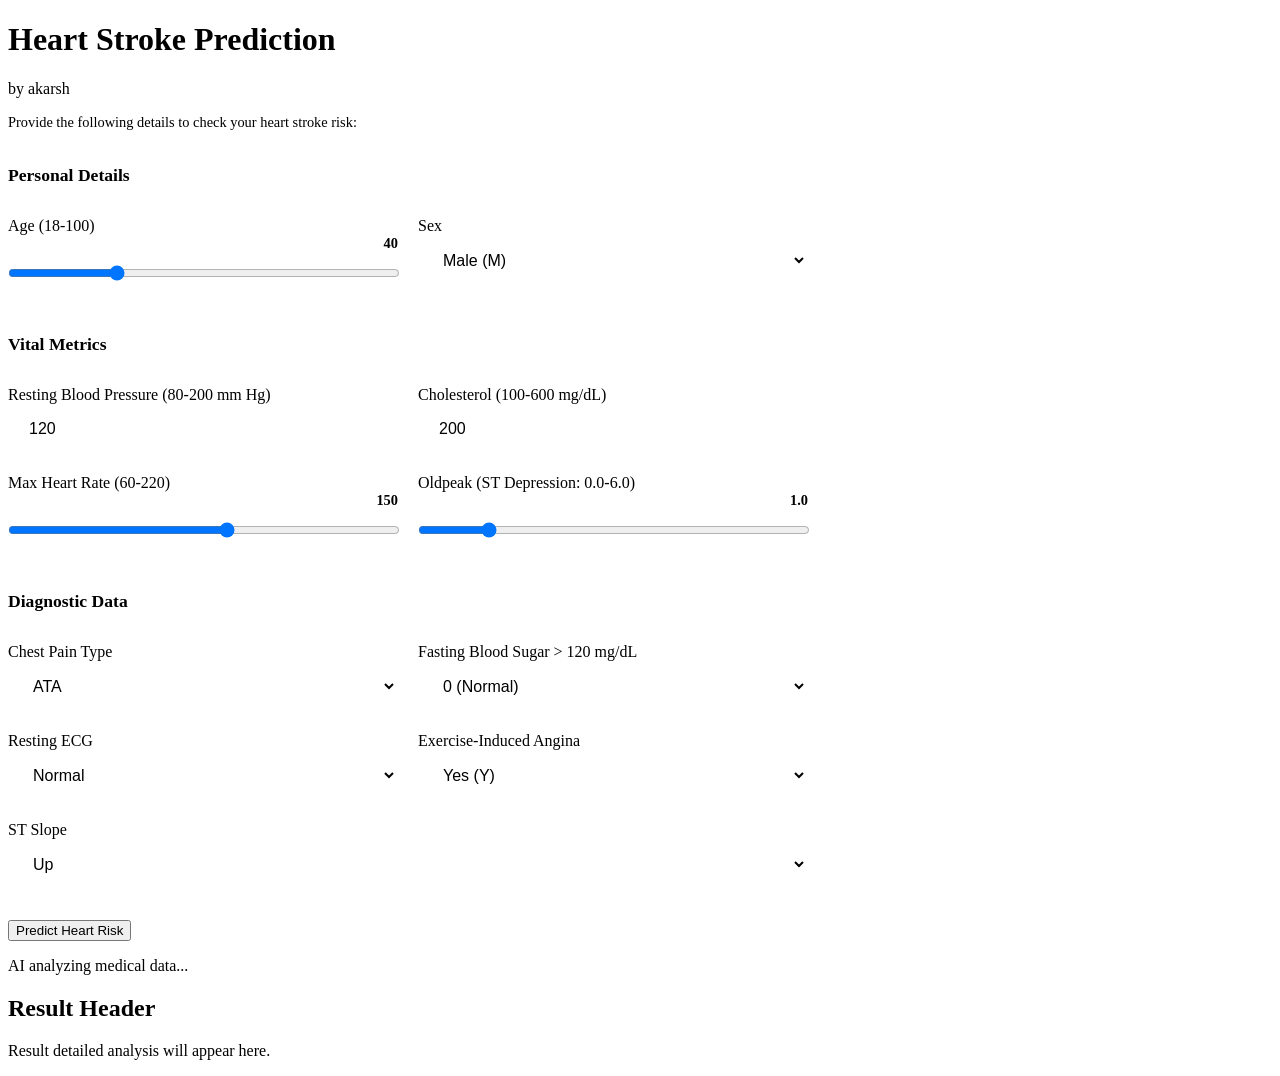
==== public/index.html @ ca813d14 "Vercel Deployment Compatibility: Serverless Refactor, Absolute Pathing, and vercel.json" ====
<!DOCTYPE html>
<html lang="en">
<head>
    <meta charset="UTF-8">
    <meta name="viewport" content="width=device-width, initial-scale=1.0">
    <title>Heart Stroke Prediction by akarsh</title>
    <link rel="stylesheet" href="/css/style.css">
    <style>
        .form-grid {
            display: grid;
            grid-template-columns: 1fr 1fr;
            gap: 20px;
        }
        @media (max-width: 600px) {
            .form-grid { grid-template-columns: 1fr; }
        }
        .section-title {
            grid-column: 1 / -1;
            margin-top: 20px;
            padding-bottom: 10px;
            border-bottom: 1px solid rgba(255, 255, 255, 0.1);
            color: var(--primary);
            font-size: 1.1rem;
            font-weight: 700;
        }
        select, input {
            width: 100%;
            padding: 15px 20px;
            background: var(--surface);
            border: 1px solid rgba(255, 255, 255, 0.1);
            border-radius: 12px;
            color: var(--text);
            font-size: 1rem;
            transition: all 0.3s ease;
        }
        input[type="range"] {
            padding: 0;
            height: 10px;
            margin: 15px 0;
        }
        .range-value {
            text-align: right;
            font-size: 0.9rem;
            color: var(--primary);
            font-weight: 700;
        }
    </style>
</head>
<body>
    <div class="container" style="max-width: 800px;">
        <header>
            <h1>Heart Stroke Prediction</h1>
            <p class="subtitle">by akarsh</p>
            <p style="color: var(--text-muted); font-size: 0.9rem; margin-top: 5px;">Provide the following details to check your heart stroke risk:</p>
        </header>

        <form id="predictionForm">
            <div class="form-grid">
                <div class="section-title">Personal Details</div>
                <div class="form-group">
                    <label>Age (18-100)</label>
                    <div class="range-value" id="ageVal">40</div>
                    <input type="range" id="Age" min="18" max="100" value="40" oninput="document.getElementById('ageVal').innerText = this.value">
                </div>
                <div class="form-group">
                    <label>Sex</label>
                    <select id="Sex" required>
                        <option value="M">Male (M)</option>
                        <option value="F">Female (F)</option>
                    </select>
                </div>

                <div class="section-title">Vital Metrics</div>
                <div class="form-group">
                    <label>Resting Blood Pressure (80-200 mm Hg)</label>
                    <input type="number" id="RestingBP" value="120" min="80" max="200" required>
                </div>
                <div class="form-group">
                    <label>Cholesterol (100-600 mg/dL)</label>
                    <input type="number" id="Cholesterol" value="200" min="100" max="600" required>
                </div>
                <div class="form-group">
                    <label>Max Heart Rate (60-220)</label>
                    <div class="range-value" id="maxHrVal">150</div>
                    <input type="range" id="MaxHR" min="60" max="220" value="150" oninput="document.getElementById('maxHrVal').innerText = this.value">
                </div>
                <div class="form-group">
                    <label>Oldpeak (ST Depression: 0.0-6.0)</label>
                    <div class="range-value" id="oldpeakVal">1.0</div>
                    <input type="range" id="Oldpeak" min="0" max="6" step="0.1" value="1.0" oninput="document.getElementById('oldpeakVal').innerText = this.value">
                </div>

                <div class="section-title">Diagnostic Data</div>
                <div class="form-group">
                    <label>Chest Pain Type</label>
                    <select id="ChestPainType" required>
                        <option value="ATA">ATA</option>
                        <option value="NAP">NAP</option>
                        <option value="TA">TA</option>
                        <option value="ASY">ASY</option>
                    </select>
                </div>
                <div class="form-group">
                    <label>Fasting Blood Sugar > 120 mg/dL</label>
                    <select id="FastingBS" required>
                        <option value="0">0 (Normal)</option>
                        <option value="1">1 (High)</option>
                    </select>
                </div>
                <div class="form-group">
                    <label>Resting ECG</label>
                    <select id="RestingECG" required>
                        <option value="Normal">Normal</option>
                        <option value="ST">ST</option>
                        <option value="LVH">LVH</option>
                    </select>
                </div>
                <div class="form-group">
                    <label>Exercise-Induced Angina</label>
                    <select id="ExerciseAngina" required>
                        <option value="Y">Yes (Y)</option>
                        <option value="N">No (N)</option>
                    </select>
                </div>
                <div class="form-group" style="grid-column: 1 / -1;">
                    <label>ST Slope</label>
                    <select id="ST_Slope" required>
                        <option value="Up">Up</option>
                        <option value="Flat">Flat</option>
                        <option value="Down">Down</option>
                    </select>
                </div>
            </div>

            <button type="submit" style="margin-top: 30px;">Predict Heart Risk</button>
        </form>

        <div class="loading" id="loading">
            <div class="spinner"></div>
            <p>AI analyzing medical data...</p>
        </div>

        <div class="result-card" id="resultCard">
            <h2 id="resultTitle">Result Header</h2>
            <p id="resultText">Result detailed analysis will appear here.</p>
        </div>
    </div>

    <script>
        document.getElementById('predictionForm').addEventListener('submit', async (e) => {
            e.preventDefault();
            
            const resultCard = document.getElementById('resultCard');
            const loading = document.getElementById('loading');
            
            resultCard.style.display = 'none';
            loading.style.display = 'block';
            
            // Map inputs to the one-hot dynamic keys as in the reference logic
            const sex = document.getElementById('Sex').value;
            const cpType = document.getElementById('ChestPainType').value;
            const ecgType = document.getElementById('RestingECG').value;
            const exerciseType = document.getElementById('ExerciseAngina').value;
            const slopeType = document.getElementById('ST_Slope').value;

            // Notice we use the 'Sex_' + sex pattern here, 
            // the backend preprocess function will handle the filling!
            const raw_payload = {
                Age: parseInt(document.getElementById('Age').value),
                RestingBP: parseInt(document.getElementById('RestingBP').value),
                Cholesterol: parseInt(document.getElementById('Cholesterol').value),
                FastingBS: parseInt(document.getElementById('FastingBS').value),
                MaxHR: parseInt(document.getElementById('MaxHR').value),
                Oldpeak: parseFloat(document.getElementById('Oldpeak').value),
                ['Sex_' + sex]: 1,
                ['ChestPainType_' + cpType]: 1,
                ['RestingECG_' + ecgType]: 1,
                ['ExerciseAngina_' + exerciseType]: 1,
                ['ST_Slope_' + slopeType]: 1
            };

            try {
                const response = await fetch('/api/v1/predict', {
                    method: 'POST',
                    headers: { 'Content-Type': 'application/json' },
                    body: JSON.stringify(raw_payload),
                });

                const data = await response.json();
                
                loading.style.display = 'none';
                resultCard.style.display = 'block';
                
                const title = document.getElementById('resultTitle');
                const text = document.getElementById('resultText');
                
                if (data.prediction === "High Risk of Heart Disease") {
                    resultCard.className = 'result-card high-risk';
                    title.innerText = '⚠️ High Risk of Heart Disease';
                    text.innerText = 'The assessment indicates clinical patterns associated with cardiovascular risk. Please consult akarsh or a medical professional.';
                } else {
                    resultCard.className = 'result-card low-risk';
                    title.innerText = '✅ Low Risk of Heart Disease';
                    text.innerText = 'Your heart health metrics are within optimal ranges according to the current model analysis.';
                }
            } catch (error) {
                loading.style.display = 'none';
                alert('Connection failure. Ensure FastAPI backend is active.');
            }
        });
    </script>
</body>
</html>
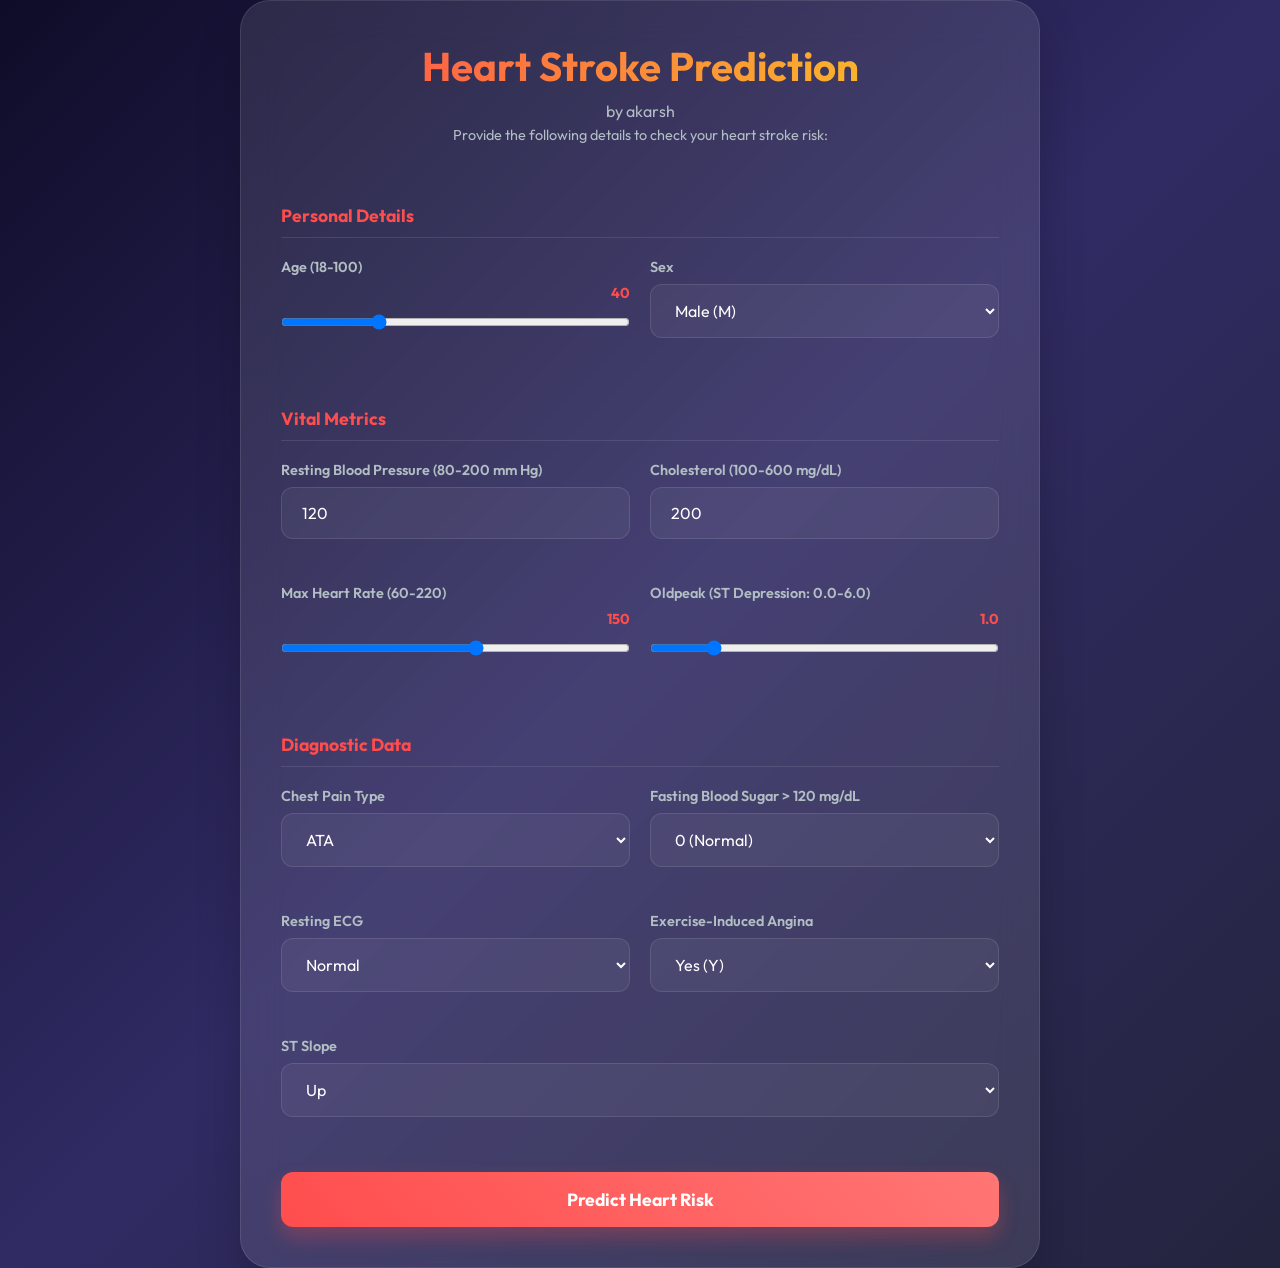
==== commit 639e087a: "Final Senior Fix: Vercel standard layout, simplified /api/predict routing, and Edge UI serving" ====
--- a/public/index.html
+++ b/public/index.html
@@ -180,7 +180,7 @@
             };
 
             try {
-                const response = await fetch('/api/v1/predict', {
+                const response = await fetch('/api/predict', {
                     method: 'POST',
                     headers: { 'Content-Type': 'application/json' },
                     body: JSON.stringify(raw_payload),
--- a/css/style.css
+++ b/css/style.css
@@ -0,0 +1,168 @@
+@import url('https://fonts.googleapis.com/css2?family=Outfit:wght@300;400;600;700&display=swap');
+
+:root {
+    --primary: #ff4d4d;
+    --primary-glow: rgba(255, 77, 77, 0.4);
+    --secondary: #2d3436;
+    --background: #0f0c29;
+    --surface: rgba(255, 255, 255, 0.05);
+    --glass: rgba(255, 255, 255, 0.1);
+    --text: #ffffff;
+    --text-muted: #b2bec3;
+}
+
+* {
+    margin: 0;
+    padding: 0;
+    box-sizing: border-box;
+    font-family: 'Outfit', sans-serif;
+}
+
+body {
+    background: linear-gradient(135deg, #0f0c29, #302b63, #24243e);
+    min-height: 100vh;
+    display: flex;
+    justify-content: center;
+    align-items: center;
+    color: var(--text);
+    overflow-x: hidden;
+}
+
+.container {
+    width: 100%;
+    max-width: 600px;
+    padding: 40px;
+    background: var(--glass);
+    backdrop-filter: blur(20px);
+    border: 1px solid rgba(255, 255, 255, 0.1);
+    border-radius: 30px;
+    box-shadow: 0 25px 45px rgba(0,0,0,0.2);
+    animation: fadeIn 1s ease-out;
+}
+
+@keyframes fadeIn {
+    from { opacity: 0; transform: translateY(20px); }
+    to { opacity: 1; transform: translateY(0); }
+}
+
+header {
+    text-align: center;
+    margin-bottom: 40px;
+}
+
+h1 {
+    font-size: 2.5rem;
+    font-weight: 700;
+    margin-bottom: 10px;
+    background: linear-gradient(to right, #ff4d4d, #f9ca24);
+    -webkit-background-clip: text;
+    -webkit-text-fill-color: transparent;
+}
+
+p.subtitle {
+    color: var(--text-muted);
+    font-size: 1rem;
+}
+
+.form-group {
+    margin-bottom: 25px;
+}
+
+label {
+    display: block;
+    margin-bottom: 8px;
+    font-weight: 600;
+    color: var(--text-muted);
+    font-size: 0.9rem;
+}
+
+input {
+    width: 100%;
+    padding: 15px 20px;
+    background: var(--surface);
+    border: 1px solid rgba(255, 255, 255, 0.1);
+    border-radius: 12px;
+    color: var(--text);
+    font-size: 1rem;
+    transition: all 0.3s ease;
+}
+
+input:focus {
+    outline: none;
+    border-color: var(--primary);
+    box-shadow: 0 0 15px var(--primary-glow);
+    background: rgba(255, 255, 255, 0.08);
+}
+
+button {
+    width: 100%;
+    padding: 16px;
+    background: linear-gradient(45deg, #ff4d4d, #ff7675);
+    border: none;
+    border-radius: 12px;
+    color: white;
+    font-size: 1.1rem;
+    font-weight: 700;
+    cursor: pointer;
+    transition: all 0.3s ease;
+    box-shadow: 0 10px 20px rgba(255, 77, 77, 0.3);
+}
+
+button:hover {
+    transform: translateY(-2px);
+    box-shadow: 0 15px 25px rgba(255, 77, 77, 0.4);
+    filter: brightness(1.1);
+}
+
+button:active {
+    transform: translateY(0);
+}
+
+.result-card {
+    margin-top: 30px;
+    padding: 25px;
+    border-radius: 20px;
+    text-align: center;
+    display: none;
+    animation: slideUp 0.5s cubic-bezier(0.175, 0.885, 0.32, 1.275);
+}
+
+@keyframes slideUp {
+    from { opacity: 0; transform: scale(0.9); }
+    to { opacity: 1; transform: scale(1); }
+}
+
+.result-card.high-risk {
+    background: rgba(255, 77, 77, 0.15);
+    border: 2px solid #ff4d4d;
+}
+
+.result-card.low-risk {
+    background: rgba(85, 239, 196, 0.15);
+    border: 2px solid #55efc4;
+}
+
+.result-card h2 {
+    margin-bottom: 10px;
+}
+
+.loading {
+    display: none;
+    text-align: center;
+    margin-top: 20px;
+}
+
+.spinner {
+    width: 40px;
+    height: 40px;
+    border: 4px solid var(--surface);
+    border-top: 4px solid var(--primary);
+    border-radius: 50%;
+    animation: spin 1s linear infinite;
+    display: inline-block;
+}
+
+@keyframes spin {
+    0% { transform: rotate(0deg); }
+    100% { transform: rotate(360deg); }
+}
